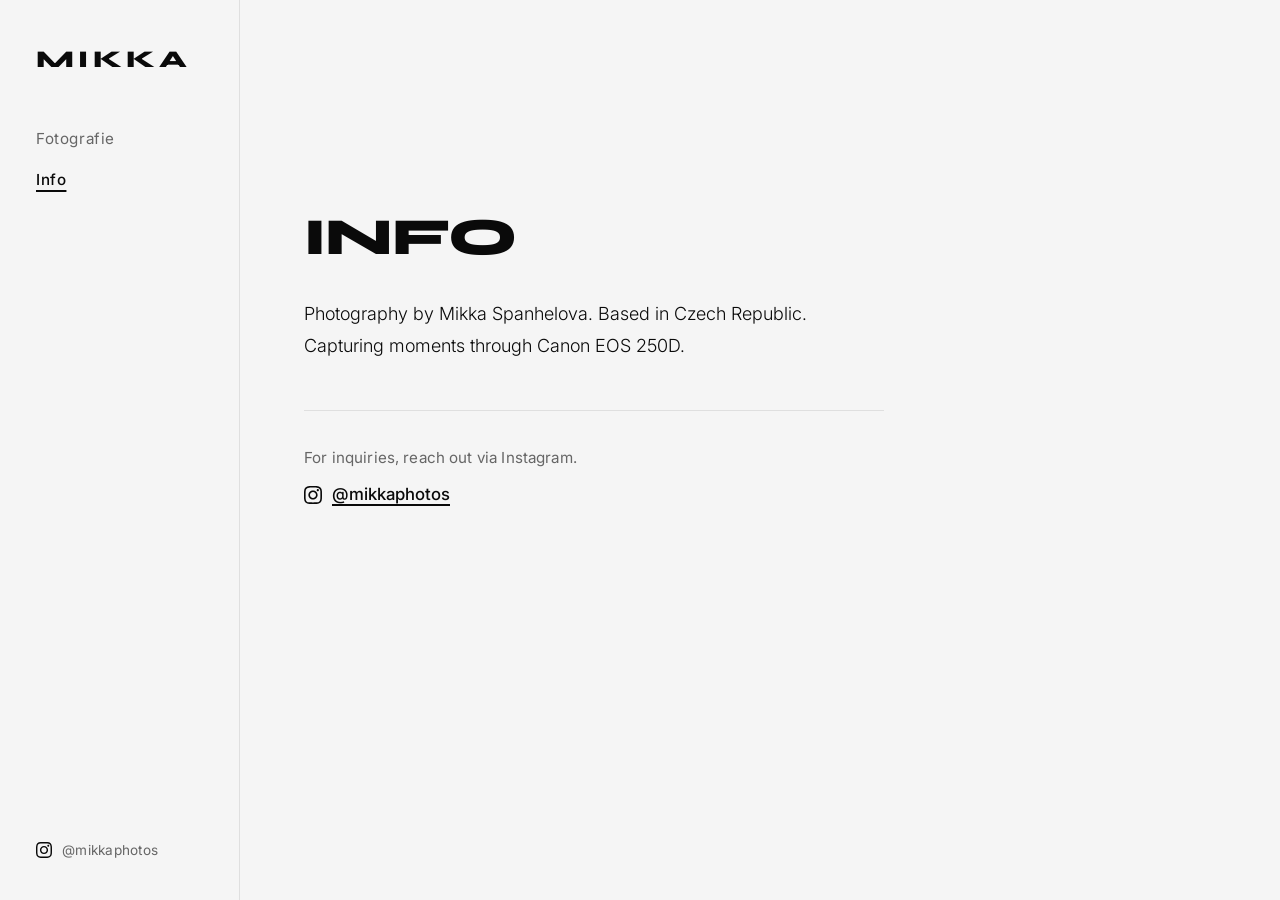
==== info.html @ 30b7735c "Initial commit: MIKKA photography portfolio" ====
<!DOCTYPE html>
<html lang="en">
<head>
  <meta charset="UTF-8">
  <meta name="viewport" content="width=device-width, initial-scale=1.0">
  <title>Info - MIKKA Photography</title>
  <meta name="description" content="Information and inquiries for Mikka Spanhelova Photography.">
  
  <!-- Typography: Inter & Syne -->
  <link rel="preconnect" href="https://fonts.googleapis.com">
  <link rel="preconnect" href="https://fonts.gstatic.com" crossorigin>
  <link href="https://fonts.googleapis.com/css2?family=Inter:wght@300;400;500&family=Syne:wght@700;800&display=swap" rel="stylesheet">
  
  <!-- Stylesheet -->
  <link rel="stylesheet" href="css/style.css">
</head>
<body>

  <!-- Mobile Top Bar -->
  <header class="mobile-header">
    <a href="index.html" class="mobile-brand">MIKKA</a>
    <button class="burger-btn" aria-label="Toggle navigation menu" aria-expanded="false" type="button">
      <span class="burger-line"></span>
      <span class="burger-line"></span>
    </button>
  </header>

  <!-- Mobile Fullscreen Overlay Menu -->
  <div class="mobile-menu-overlay" aria-hidden="true">
    <nav class="mobile-nav">
      <a href="index.html" class="mobile-nav-link">Fotografie</a>
      <a href="info.html" class="mobile-nav-link active">Info</a>
    </nav>
    <div class="mobile-menu-bottom">
      <a href="https://www.instagram.com/mikkaphotos/" target="_blank" rel="noopener noreferrer" class="mobile-instagram">
        <svg xmlns="http://www.w3.org/2000/svg" viewBox="0 0 24 24" width="20" height="20">
          <path d="M12 2.163c3.204 0 3.584.012 4.85.07 3.252.148 4.771 1.691 4.919 4.919.058 1.265.069 1.645.069 4.849 0 3.205-.012 3.584-.069 4.849-.149 3.225-1.664 4.771-4.919 4.919-1.266.058-1.644.07-4.85.07-3.204 0-3.584-.012-4.849-.07-3.26-.149-4.771-1.699-4.919-4.92-.058-1.265-.07-1.644-.07-4.849 0-3.204.013-3.583.07-4.849.149-3.227 1.664-4.771 4.919-4.919 1.266-.057 1.645-.069 4.849-.069zm0-2.163c-3.259 0-3.667.014-4.947.072-4.358.2-6.78 2.618-6.98 6.98-.059 1.281-.073 1.689-.073 4.948 0 3.259.014 3.668.072 4.948.2 4.358 2.618 6.78 6.98 6.98 1.281.058 1.689.072 4.948.072 3.259 0 3.668-.014 4.948-.072 4.354-.2 6.782-2.618 6.979-6.98.059-1.28.073-1.689.073-4.948 0-3.259-.014-3.667-.072-4.947-.196-4.354-2.617-6.78-6.979-6.98-1.281-.059-1.69-.073-4.949-.073zm0 5.838c-3.403 0-6.162 2.759-6.162 6.162s2.759 6.163 6.162 6.163 6.162-2.759 6.162-6.163c0-3.403-2.759-6.162-6.162-6.162zm0 10.162c-2.209 0-4-1.79-4-4 0-2.209 1.791-4 4-4s4 1.791 4 4c0 2.21-1.791 4-4 4zm6.406-11.845c-.796 0-1.441.645-1.441 1.44s.645 1.44 1.441 1.44c.795 0 1.439-.645 1.439-1.44s-.644-1.44-1.439-1.44z"/>
        </svg>
        <span>@mikkaphotos</span>
      </a>
    </div>
  </div>

  <!-- Desktop Fixed Sidebar Navigation -->
  <aside class="sidebar">
    <div class="sidebar-top">
      <a href="index.html" class="brand-link">
        <h1 class="brand-title">MIKKA</h1>
      </a>
      <nav class="sidebar-nav">
        <a href="index.html" class="nav-link">Fotografie</a>
        <a href="info.html" class="nav-link active">Info</a>
      </nav>
    </div>
    <div class="sidebar-bottom">
      <a href="https://www.instagram.com/mikkaphotos/" target="_blank" rel="noopener noreferrer" class="sidebar-instagram">
        <svg xmlns="http://www.w3.org/2000/svg" viewBox="0 0 24 24" width="16" height="16">
          <path d="M12 2.163c3.204 0 3.584.012 4.85.07 3.252.148 4.771 1.691 4.919 4.919.058 1.265.069 1.645.069 4.849 0 3.205-.012 3.584-.069 4.849-.149 3.225-1.664 4.771-4.919 4.919-1.266.058-1.644.07-4.85.07-3.204 0-3.584-.012-4.849-.07-3.26-.149-4.771-1.699-4.919-4.92-.058-1.265-.07-1.644-.07-4.849 0-3.204.013-3.583.07-4.849.149-3.227 1.664-4.771 4.919-4.919 1.266-.057 1.645-.069 4.849-.069zm0-2.163c-3.259 0-3.667.014-4.947.072-4.358.2-6.78 2.618-6.98 6.98-.059 1.281-.073 1.689-.073 4.948 0 3.259.014 3.668.072 4.948.2 4.358 2.618 6.78 6.98 6.98 1.281.058 1.689.072 4.948.072 3.259 0 3.668-.014 4.948-.072 4.354-.2 6.782-2.618 6.979-6.98.059-1.28.073-1.689.073-4.948 0-3.259-.014-3.667-.072-4.947-.196-4.354-2.617-6.78-6.979-6.98-1.281-.059-1.69-.073-4.949-.073zm0 5.838c-3.403 0-6.162 2.759-6.162 6.162s2.759 6.163 6.162 6.163 6.162-2.759 6.162-6.163c0-3.403-2.759-6.162-6.162-6.162zm0 10.162c-2.209 0-4-1.79-4-4 0-2.209 1.791-4 4-4s4 1.791 4 4c0 2.21-1.791 4-4 4zm6.406-11.845c-.796 0-1.441.645-1.441 1.44s.645 1.44 1.441 1.44c.795 0 1.439-.645 1.439-1.44s-.644-1.44-1.439-1.44z"/>
        </svg>
        <span>@mikkaphotos</span>
      </a>
    </div>
  </aside>

  <!-- Main Content: Info Section -->
  <main class="site-main info-main">
    <div class="info-container">
      <h1 class="info-heading">Info</h1>
      <p class="info-text">Photography by Mikka Spanhelova. Based in Czech Republic. Capturing moments through Canon EOS 250D.</p>
      <div class="info-contact">
        <p class="info-contact-label">For inquiries, reach out via Instagram.</p>
        <a href="https://www.instagram.com/mikkaphotos/" target="_blank" rel="noopener noreferrer" class="info-instagram-link">
          <svg xmlns="http://www.w3.org/2000/svg" viewBox="0 0 24 24" width="18" height="18">
            <path d="M12 2.163c3.204 0 3.584.012 4.85.07 3.252.148 4.771 1.691 4.919 4.919.058 1.265.069 1.645.069 4.849 0 3.205-.012 3.584-.069 4.849-.149 3.225-1.664 4.771-4.919 4.919-1.266.058-1.644.07-4.85.07-3.204 0-3.584-.012-4.849-.07-3.26-.149-4.771-1.699-4.919-4.92-.058-1.265-.07-1.644-.07-4.849 0-3.204.013-3.583.07-4.849.149-3.227 1.664-4.771 4.919-4.919 1.266-.057 1.645-.069 4.849-.069zm0-2.163c-3.259 0-3.667.014-4.947.072-4.358.2-6.78 2.618-6.98 6.98-.059 1.281-.073 1.689-.073 4.948 0 3.259.014 3.668.072 4.948.2 4.358 2.618 6.78 6.98 6.98 1.281.058 1.689.072 4.948.072 3.259 0 3.668-.014 4.948-.072 4.354-.2 6.782-2.618 6.979-6.98.059-1.28.073-1.689.073-4.948 0-3.259-.014-3.667-.072-4.947-.196-4.354-2.617-6.78-6.979-6.98-1.281-.059-1.69-.073-4.949-.073zm0 5.838c-3.403 0-6.162 2.759-6.162 6.162s2.759 6.163 6.162 6.163 6.162-2.759 6.162-6.163c0-3.403-2.759-6.162-6.162-6.162zm0 10.162c-2.209 0-4-1.79-4-4 0-2.209 1.791-4 4-4s4 1.791 4 4c0 2.21-1.791 4-4 4zm6.406-11.845c-.796 0-1.441.645-1.441 1.44s.645 1.44 1.441 1.44c.795 0 1.439-.645 1.439-1.44s-.644-1.44-1.439-1.44z"/>
          </svg>
          <span>@mikkaphotos</span>
        </a>
      </div>
    </div>
  </main>

  <!-- Scripts -->
  <script src="js/main.js"></script>
</body>
</html>
---- css/style.css ----
/* ==========================================================================
   MIKKA - Avant-Garde Photography Portfolio
   Styles: Pure CSS3, Modern Grid & Flexbox, No Gradients
   ========================================================================== */

/* --------------------------------------------------------------------------
   Custom Properties (Design Tokens)
   -------------------------------------------------------------------------- */
:root {
  /* Color Palette - Monochromatic, Strict No Gradients */
  --bg-primary: #f5f5f5;
  --bg-sidebar: #f5f5f5;
  --bg-dark: #0a0a0a;
  --bg-surface: #eaeaea;
  --bg-lightbox: rgba(10, 10, 10, 0.95);

  --text-primary: #0a0a0a;
  --text-muted: #666666;
  --text-inverse: #ffffff;
  --text-inverse-muted: rgba(255, 255, 255, 0.6);

  --border-color: #dfdfdf;
  --border-light: rgba(10, 10, 10, 0.08);
  --border-dark: rgba(255, 255, 255, 0.15);

  /* Layout */
  --sidebar-width: 240px;
  --mobile-header-height: 60px;
  --grid-gap: 48px;
  --max-content-width: 1600px;

  /* Typography */
  --font-heading: 'Syne', -apple-system, BlinkMacSystemFont, "Segoe UI", sans-serif;
  --font-body: 'Inter', -apple-system, BlinkMacSystemFont, "Segoe UI", sans-serif;

  /* Transitions */
  --ease-editorial: cubic-bezier(0.16, 1, 0.3, 1);
  --duration-fast: 0.2s;
  --duration-normal: 0.4s;
  --duration-slow: 0.6s;
}

/* --------------------------------------------------------------------------
   Reset & Base Styles
   -------------------------------------------------------------------------- */
*,
*::before,
*::after {
  box-sizing: border-box;
  margin: 0;
  padding: 0;
}

html {
  font-size: 16px;
  scroll-behavior: smooth;
  background-color: var(--bg-primary);
  color: var(--text-primary);
  -webkit-text-size-adjust: 100%;
}

body {
  font-family: var(--font-body);
  font-weight: 400;
  line-height: 1.5;
  background-color: var(--bg-primary);
  color: var(--text-primary);
  min-height: 100vh;
  -webkit-font-smoothing: antialiased;
  -moz-osx-font-smoothing: grayscale;
}

body.lightbox-open,
body.menu-open {
  overflow: hidden;
}

img {
  max-width: 100%;
  display: block;
}

a {
  color: inherit;
  text-decoration: none;
}

button {
  font-family: inherit;
  background: none;
  border: none;
  cursor: pointer;
  color: inherit;
}

/* --------------------------------------------------------------------------
   Desktop Sidebar Navigation (inspired by manurosaleny.es)
   -------------------------------------------------------------------------- */
.sidebar {
  position: fixed;
  top: 0;
  left: 0;
  width: var(--sidebar-width);
  height: 100vh;
  background-color: var(--bg-sidebar);
  border-right: 1px solid var(--border-color);
  padding: 48px 36px 40px 36px;
  display: flex;
  flex-direction: column;
  justify-content: space-between;
  z-index: 100;
}

.sidebar-top {
  display: flex;
  flex-direction: column;
}

.brand-link {
  display: block;
  margin-bottom: 56px;
}

.brand-title {
  font-family: var(--font-heading);
  font-weight: 800;
  font-size: 1.5rem;
  letter-spacing: 0.18em;
  text-transform: uppercase;
  color: var(--text-primary);
  line-height: 1;
}

.sidebar-nav {
  display: flex;
  flex-direction: column;
  gap: 18px;
}

.nav-link {
  font-family: var(--font-body);
  font-size: 0.95rem;
  font-weight: 400;
  letter-spacing: 0.04em;
  color: var(--text-muted);
  text-decoration: none;
  width: fit-content;
  transition: color var(--duration-fast) ease;
}

.nav-link:hover {
  color: var(--text-primary);
}

.nav-link.active {
  color: var(--text-primary);
  font-weight: 500;
  text-decoration: underline;
  text-underline-offset: 5px;
  text-decoration-thickness: 1.5px;
}

.sidebar-bottom {
  display: flex;
  flex-direction: column;
}

.sidebar-instagram {
  display: inline-flex;
  align-items: center;
  gap: 10px;
  font-family: var(--font-body);
  font-size: 0.85rem;
  letter-spacing: 0.02em;
  color: var(--text-muted);
  transition: color var(--duration-fast) ease;
  width: fit-content;
}

.sidebar-instagram svg {
  width: 16px;
  height: 16px;
  fill: var(--text-primary);
  flex-shrink: 0;
  transition: transform var(--duration-fast) ease;
}

.sidebar-instagram:hover {
  color: var(--text-primary);
}

.sidebar-instagram:hover svg {
  transform: scale(1.1);
}

/* --------------------------------------------------------------------------
   Mobile Navigation Header & Fullscreen Overlay
   -------------------------------------------------------------------------- */
.mobile-header {
  display: none;
}

.mobile-menu-overlay {
  display: none;
}

/* --------------------------------------------------------------------------
   Main Content Layout
   -------------------------------------------------------------------------- */
.site-main {
  margin-left: var(--sidebar-width);
  min-height: 100vh;
  padding: 64px 64px 120px 64px;
  max-width: var(--max-content-width);
}

/* --------------------------------------------------------------------------
   Photo Grid (inspired by ahmoo.se)
   -------------------------------------------------------------------------- */
.gallery-grid {
  display: grid;
  grid-template-columns: repeat(12, 1fr);
  gap: var(--grid-gap);
  align-items: center;
}

/* Gallery Item Container */
.gallery-item {
  position: relative;
  overflow: hidden;
  cursor: pointer;
  background-color: var(--bg-surface);
  margin: 0;
}

/* Natural Aspect Ratio Classes */
.gallery-item.landscape {
  aspect-ratio: 3 / 2;
}

.gallery-item.portrait {
  aspect-ratio: 2 / 3;
}

/* Grid Column Spans - Rhythmic Asymmetric Layout */
.gallery-item.col-12 {
  grid-column: span 12;
}

/* Spotlight Portrait centered with generous editorial margins */
.gallery-item.col-12.portrait {
  grid-column: 3 / span 8;
  max-width: 680px;
  width: 100%;
  margin: 0 auto;
}

.gallery-item.col-6 {
  grid-column: span 6;
}

.gallery-item.col-4 {
  grid-column: span 4;
}

/* Gallery Image Presentation */
.gallery-item img {
  width: 100%;
  height: 100%;
  object-fit: cover;
  display: block;
  transition: transform var(--duration-slow) var(--ease-editorial), opacity var(--duration-normal) ease;
  opacity: 0;
}

.gallery-item img.is-loaded {
  opacity: 1;
}

.gallery-item:hover img {
  transform: scale(1.02);
}

/* --------------------------------------------------------------------------
   Info Page Layout
   -------------------------------------------------------------------------- */
.info-main {
  display: flex;
  align-items: center;
  min-height: calc(100vh - 128px);
}

.info-container {
  max-width: 580px;
  padding: 40px 0;
}

.info-heading {
  font-family: var(--font-heading);
  font-weight: 800;
  font-size: 3.25rem;
  letter-spacing: -0.02em;
  line-height: 1.1;
  text-transform: uppercase;
  margin-bottom: 32px;
  color: var(--text-primary);
}

.info-text {
  font-family: var(--font-body);
  font-size: 1.125rem;
  font-weight: 300;
  line-height: 1.8;
  color: var(--text-primary);
  margin-bottom: 48px;
}

.info-contact {
  padding-top: 36px;
  border-top: 1px solid var(--border-color);
  display: flex;
  flex-direction: column;
  gap: 12px;
}

.info-contact-label {
  font-size: 0.95rem;
  color: var(--text-muted);
  letter-spacing: 0.01em;
}

.info-instagram-link {
  display: inline-flex;
  align-items: center;
  gap: 10px;
  font-family: var(--font-body);
  font-size: 1.05rem;
  font-weight: 500;
  color: var(--text-primary);
  text-decoration: underline;
  text-underline-offset: 4px;
  text-decoration-thickness: 1.5px;
  width: fit-content;
  transition: opacity var(--duration-fast) ease;
}

.info-instagram-link svg {
  width: 18px;
  height: 18px;
  fill: var(--text-primary);
  flex-shrink: 0;
}

.info-instagram-link:hover {
  opacity: 0.7;
}

/* --------------------------------------------------------------------------
   Fullscreen Lightbox Overlay
   -------------------------------------------------------------------------- */
.lightbox {
  position: fixed;
  inset: 0;
  width: 100%;
  height: 100%;
  background-color: var(--bg-lightbox);
  z-index: 9999;
  display: flex;
  align-items: center;
  justify-content: center;
  opacity: 0;
  visibility: hidden;
  transition: opacity var(--duration-normal) var(--ease-editorial), visibility var(--duration-normal) var(--ease-editorial);
}

.lightbox.is-open {
  opacity: 1;
  visibility: visible;
}

.lightbox-backdrop {
  position: absolute;
  inset: 0;
  width: 100%;
  height: 100%;
  cursor: pointer;
}

.lightbox-content {
  position: relative;
  z-index: 10000;
  display: flex;
  flex-direction: column;
  align-items: center;
  justify-content: center;
  max-width: 92vw;
  max-height: 90vh;
  pointer-events: auto;
}

.lightbox-img {
  max-width: 90vw;
  max-height: 84vh;
  width: auto;
  height: auto;
  object-fit: contain;
  display: block;
  user-select: none;
  transition: opacity var(--duration-fast) ease;
}

.lightbox-counter {
  margin-top: 16px;
  font-family: var(--font-heading);
  font-weight: 700;
  font-size: 0.8rem;
  letter-spacing: 0.18em;
  color: var(--text-inverse-muted);
  text-transform: uppercase;
}

/* Lightbox Navigation & Close Buttons */
.lightbox-close {
  position: absolute;
  top: 24px;
  right: 28px;
  width: 48px;
  height: 48px;
  background: transparent;
  border: none;
  cursor: pointer;
  display: flex;
  align-items: center;
  justify-content: center;
  z-index: 10001;
  padding: 0;
  opacity: 0.75;
  transition: opacity var(--duration-fast) ease, transform var(--duration-fast) ease;
}

.lightbox-close:hover {
  opacity: 1;
  transform: scale(1.1);
}

.lightbox-nav {
  position: absolute;
  top: 50%;
  transform: translateY(-50%);
  width: 56px;
  height: 72px;
  background: transparent;
  border: none;
  cursor: pointer;
  display: flex;
  align-items: center;
  justify-content: center;
  z-index: 10001;
  padding: 0;
  opacity: 0.75;
  transition: opacity var(--duration-fast) ease, transform var(--duration-fast) ease;
}

.lightbox-prev {
  left: 20px;
}

.lightbox-next {
  right: 20px;
}

.lightbox-nav:hover {
  opacity: 1;
  transform: translateY(-50%) scale(1.12);
}

/* --------------------------------------------------------------------------
   Responsive Breakpoints
   -------------------------------------------------------------------------- */
/* Tablet (max-width: 1024px) */
@media (max-width: 1024px) {
  :root {
    --grid-gap: 36px;
  }

  .site-main {
    padding: 48px 40px 96px 40px;
  }

  .gallery-item.col-4 {
    grid-column: span 6;
  }

  .gallery-item.col-12.portrait {
    grid-column: 2 / span 10;
  }
}

/* Mobile (max-width: 768px) */
@media (max-width: 768px) {
  :root {
    --grid-gap: 24px;
  }

  /* Hide Desktop Sidebar */
  .sidebar {
    display: none;
  }

  /* Show Mobile Header */
  .mobile-header {
    display: flex;
    position: fixed;
    top: 0;
    left: 0;
    width: 100%;
    height: var(--mobile-header-height);
    background-color: var(--bg-sidebar);
    border-bottom: 1px solid var(--border-color);
    padding: 0 20px;
    align-items: center;
    justify-content: space-between;
    z-index: 200;
  }

  .mobile-brand {
    font-family: var(--font-heading);
    font-size: 1.25rem;
    font-weight: 800;
    letter-spacing: 0.18em;
    text-transform: uppercase;
    color: var(--text-primary);
  }

  /* Burger Menu Button (2 thin lines) */
  .burger-btn {
    width: 36px;
    height: 36px;
    background: transparent;
    border: none;
    cursor: pointer;
    display: flex;
    flex-direction: column;
    justify-content: center;
    align-items: flex-end;
    gap: 7px;
    padding: 0;
    z-index: 300;
  }

  .burger-line {
    width: 24px;
    height: 1.5px;
    background-color: var(--text-primary);
    display: block;
    transition: transform var(--duration-normal) var(--ease-editorial), width var(--duration-normal) var(--ease-editorial);
    transform-origin: center;
  }

  .burger-btn.is-active .burger-line:first-child {
    transform: translateY(4.25px) rotate(45deg);
    width: 22px;
  }

  .burger-btn.is-active .burger-line:last-child {
    transform: translateY(-4.25px) rotate(-45deg);
    width: 22px;
  }

  /* Mobile Fullscreen Overlay Menu */
  .mobile-menu-overlay {
    display: flex;
    position: fixed;
    top: 0;
    left: 0;
    width: 100%;
    height: 100vh;
    background-color: var(--bg-primary);
    z-index: 250;
    flex-direction: column;
    justify-content: space-between;
    padding: 100px 28px 48px 28px;
    opacity: 0;
    visibility: hidden;
    transition: opacity var(--duration-normal) var(--ease-editorial), visibility var(--duration-normal) var(--ease-editorial);
  }

  .mobile-menu-overlay.is-open {
    opacity: 1;
    visibility: visible;
  }

  .mobile-nav {
    display: flex;
    flex-direction: column;
    gap: 24px;
  }

  .mobile-nav-link {
    font-family: var(--font-heading);
    font-size: 2.25rem;
    font-weight: 700;
    letter-spacing: 0.05em;
    text-transform: uppercase;
    color: var(--text-primary);
    text-decoration: none;
    transition: opacity var(--duration-fast) ease;
  }

  .mobile-nav-link.active {
    text-decoration: underline;
    text-underline-offset: 8px;
    text-decoration-thickness: 2px;
  }

  .mobile-menu-bottom {
    display: flex;
    align-items: center;
    border-top: 1px solid var(--border-color);
    padding-top: 24px;
  }

  .mobile-instagram {
    display: inline-flex;
    align-items: center;
    gap: 10px;
    font-family: var(--font-body);
    font-size: 0.95rem;
    color: var(--text-primary);
  }

  .mobile-instagram svg {
    width: 18px;
    height: 18px;
    fill: var(--text-primary);
  }

  /* Main Content on Mobile */
  .site-main {
    margin-left: 0;
    padding: calc(var(--mobile-header-height) + 28px) 16px 64px 16px;
  }

  /* Grid on Mobile: Clean Full Width Stacking */
  .gallery-grid {
    grid-template-columns: 1fr;
    gap: 20px;
  }

  .gallery-item.col-12,
  .gallery-item.col-12.portrait,
  .gallery-item.col-6,
  .gallery-item.col-4 {
    grid-column: 1 / -1;
    max-width: 100%;
    margin: 0;
  }

  /* Info page on mobile */
  .info-main {
    min-height: auto;
    padding-top: 24px;
  }

  .info-container {
    max-width: 100%;
    padding: 0;
  }

  .info-heading {
    font-size: 2.5rem;
    margin-bottom: 24px;
  }

  .info-text {
    font-size: 1.05rem;
    margin-bottom: 36px;
  }

  /* Lightbox on Mobile */
  .lightbox-nav {
    width: 44px;
    height: 60px;
  }

  .lightbox-prev {
    left: 8px;
  }

  .lightbox-next {
    right: 8px;
  }

  .lightbox-close {
    top: 16px;
    right: 16px;
  }

  .lightbox-img {
    max-width: 94vw;
    max-height: 76vh;
  }
}
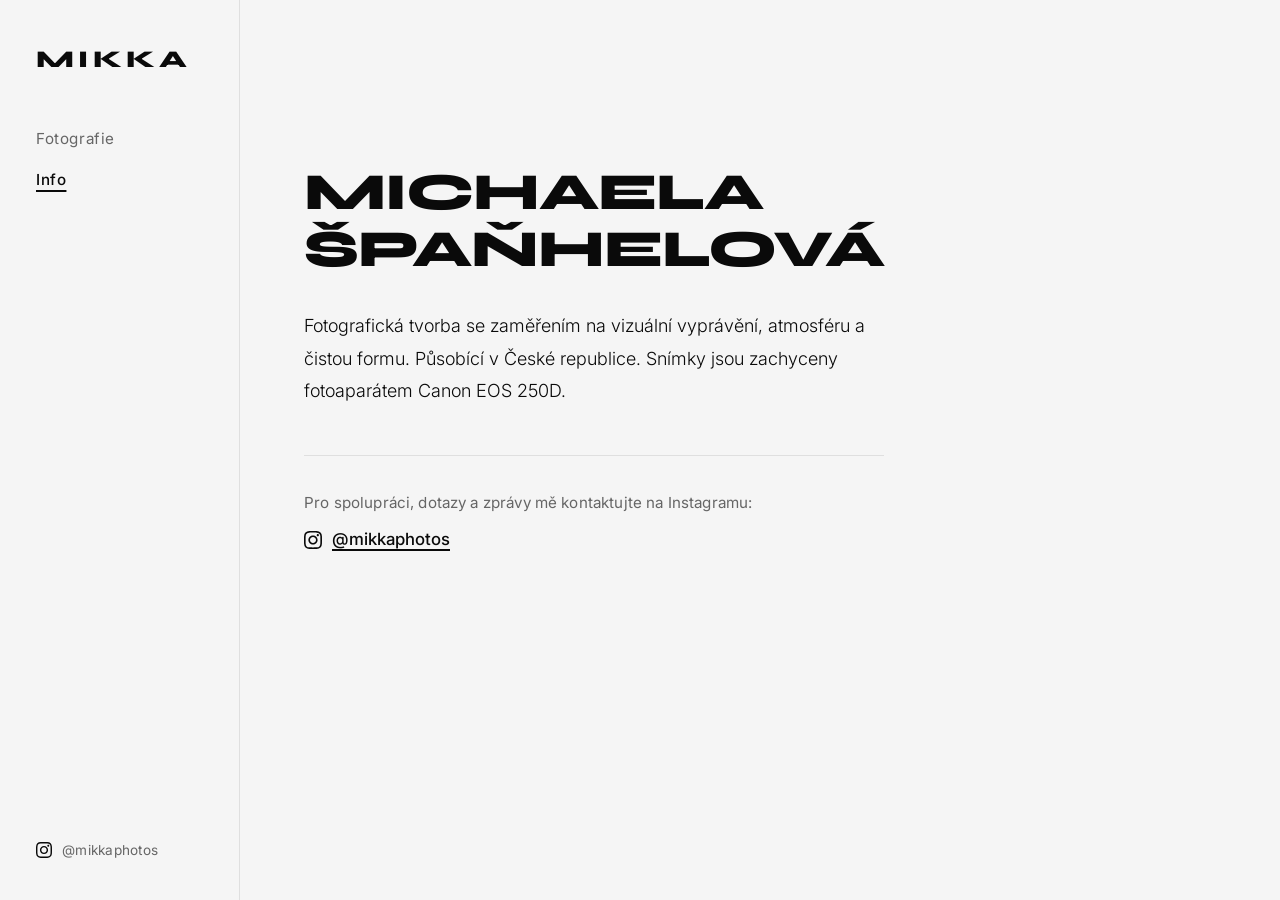
==== commit 5bb8195c: "Aktualizace textů do češtiny a nastavení jména Michaela Špaňhelová" ====
--- a/info.html
+++ b/info.html
@@ -1,10 +1,10 @@
 <!DOCTYPE html>
-<html lang="en">
+<html lang="cs">
 <head>
   <meta charset="UTF-8">
   <meta name="viewport" content="width=device-width, initial-scale=1.0">
-  <title>Info - MIKKA Photography</title>
-  <meta name="description" content="Information and inquiries for Mikka Spanhelova Photography.">
+  <title>Info – Michaela Špaňhelová</title>
+  <meta name="description" content="Informace a kontakt – Michaela Špaňhelová, fotografické portfolio.">
   
   <!-- Typography: Inter & Syne -->
   <link rel="preconnect" href="https://fonts.googleapis.com">
@@ -19,7 +19,7 @@
   <!-- Mobile Top Bar -->
   <header class="mobile-header">
     <a href="index.html" class="mobile-brand">MIKKA</a>
-    <button class="burger-btn" aria-label="Toggle navigation menu" aria-expanded="false" type="button">
+    <button class="burger-btn" aria-label="Otevřít navigační menu" aria-expanded="false" type="button">
       <span class="burger-line"></span>
       <span class="burger-line"></span>
     </button>
@@ -65,10 +65,10 @@
   <!-- Main Content: Info Section -->
   <main class="site-main info-main">
     <div class="info-container">
-      <h1 class="info-heading">Info</h1>
-      <p class="info-text">Photography by Mikka Spanhelova. Based in Czech Republic. Capturing moments through Canon EOS 250D.</p>
+      <h1 class="info-heading">Michaela Špaňhelová</h1>
+      <p class="info-text">Fotografická tvorba se zaměřením na vizuální vyprávění, atmosféru a čistou formu. Působící v České republice. Snímky jsou zachyceny fotoaparátem Canon EOS 250D.</p>
       <div class="info-contact">
-        <p class="info-contact-label">For inquiries, reach out via Instagram.</p>
+        <p class="info-contact-label">Pro spolupráci, dotazy a zprávy mě kontaktujte na Instagramu:</p>
         <a href="https://www.instagram.com/mikkaphotos/" target="_blank" rel="noopener noreferrer" class="info-instagram-link">
           <svg xmlns="http://www.w3.org/2000/svg" viewBox="0 0 24 24" width="18" height="18">
             <path d="M12 2.163c3.204 0 3.584.012 4.85.07 3.252.148 4.771 1.691 4.919 4.919.058 1.265.069 1.645.069 4.849 0 3.205-.012 3.584-.069 4.849-.149 3.225-1.664 4.771-4.919 4.919-1.266.058-1.644.07-4.85.07-3.204 0-3.584-.012-4.849-.07-3.26-.149-4.771-1.699-4.919-4.92-.058-1.265-.07-1.644-.07-4.849 0-3.204.013-3.583.07-4.849.149-3.227 1.664-4.771 4.919-4.919 1.266-.057 1.645-.069 4.849-.069zm0-2.163c-3.259 0-3.667.014-4.947.072-4.358.2-6.78 2.618-6.98 6.98-.059 1.281-.073 1.689-.073 4.948 0 3.259.014 3.668.072 4.948.2 4.358 2.618 6.78 6.98 6.98 1.281.058 1.689.072 4.948.072 3.259 0 3.668-.014 4.948-.072 4.354-.2 6.782-2.618 6.979-6.98.059-1.28.073-1.689.073-4.948 0-3.259-.014-3.667-.072-4.947-.196-4.354-2.617-6.78-6.979-6.98-1.281-.059-1.69-.073-4.949-.073zm0 5.838c-3.403 0-6.162 2.759-6.162 6.162s2.759 6.163 6.162 6.163 6.162-2.759 6.162-6.163c0-3.403-2.759-6.162-6.162-6.162zm0 10.162c-2.209 0-4-1.79-4-4 0-2.209 1.791-4 4-4s4 1.791 4 4c0 2.21-1.791 4-4 4zm6.406-11.845c-.796 0-1.441.645-1.441 1.44s.645 1.44 1.441 1.44c.795 0 1.439-.645 1.439-1.44s-.644-1.44-1.439-1.44z"/>
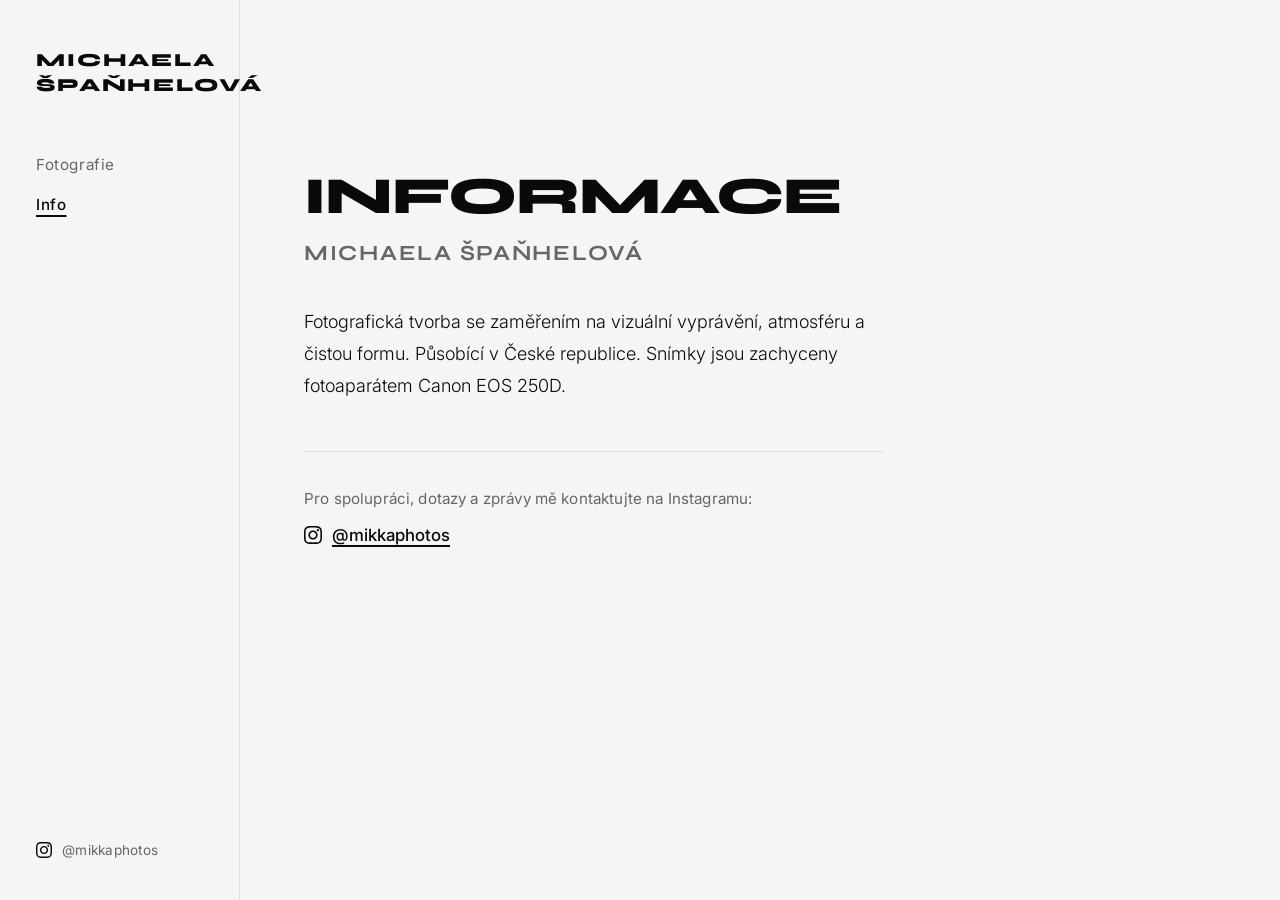
==== commit 7defecd7: "Lokální úprava: jméno Michaela Špaňhelová, přímé načítání fotografií a české texty" ====
--- a/info.html
+++ b/info.html
@@ -18,7 +18,7 @@
 
   <!-- Mobile Top Bar -->
   <header class="mobile-header">
-    <a href="index.html" class="mobile-brand">MIKKA</a>
+    <a href="index.html" class="mobile-brand">Michaela Špaňhelová</a>
     <button class="burger-btn" aria-label="Otevřít navigační menu" aria-expanded="false" type="button">
       <span class="burger-line"></span>
       <span class="burger-line"></span>
@@ -45,7 +45,7 @@
   <aside class="sidebar">
     <div class="sidebar-top">
       <a href="index.html" class="brand-link">
-        <h1 class="brand-title">MIKKA</h1>
+        <h1 class="brand-title">Michaela<br>Špaňhelová</h1>
       </a>
       <nav class="sidebar-nav">
         <a href="index.html" class="nav-link">Fotografie</a>
@@ -65,7 +65,8 @@
   <!-- Main Content: Info Section -->
   <main class="site-main info-main">
     <div class="info-container">
-      <h1 class="info-heading">Michaela Špaňhelová</h1>
+      <h1 class="info-heading">Informace</h1>
+      <h2 class="info-author">Michaela Špaňhelová</h2>
       <p class="info-text">Fotografická tvorba se zaměřením na vizuální vyprávění, atmosféru a čistou formu. Působící v České republice. Snímky jsou zachyceny fotoaparátem Canon EOS 250D.</p>
       <div class="info-contact">
         <p class="info-contact-label">Pro spolupráci, dotazy a zprávy mě kontaktujte na Instagramu:</p>
--- a/css/style.css
+++ b/css/style.css
@@ -124,11 +124,11 @@
 .brand-title {
   font-family: var(--font-heading);
   font-weight: 800;
-  font-size: 1.5rem;
-  letter-spacing: 0.18em;
+  font-size: 1.15rem;
+  letter-spacing: 0.1em;
   text-transform: uppercase;
   color: var(--text-primary);
-  line-height: 1;
+  line-height: 1.35;
 }
 
 .sidebar-nav {
@@ -270,7 +270,7 @@
   object-fit: cover;
   display: block;
   transition: transform var(--duration-slow) var(--ease-editorial), opacity var(--duration-normal) ease;
-  opacity: 0;
+  opacity: 1;
 }
 
 .gallery-item img.is-loaded {
@@ -302,8 +302,18 @@
   letter-spacing: -0.02em;
   line-height: 1.1;
   text-transform: uppercase;
-  margin-bottom: 32px;
-  color: var(--text-primary);
+  margin-bottom: 12px;
+  color: var(--text-primary);
+}
+
+.info-author {
+  font-family: var(--font-heading);
+  font-weight: 700;
+  font-size: 1.35rem;
+  letter-spacing: 0.08em;
+  text-transform: uppercase;
+  color: var(--text-muted);
+  margin-bottom: 36px;
 }
 
 .info-text {
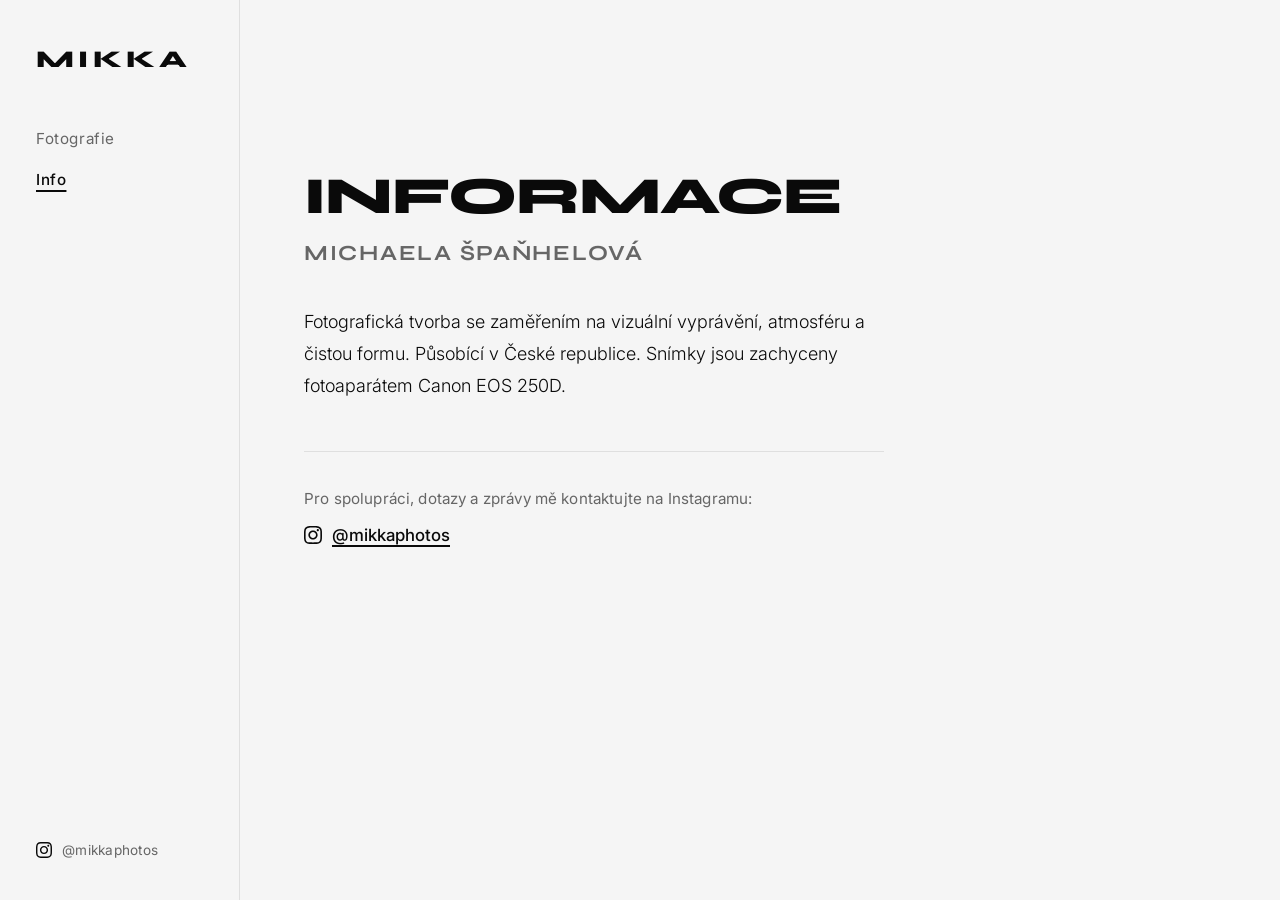
==== commit b5758e3b: "Navrácení loga v rohu na Mikka" ====
--- a/info.html
+++ b/info.html
@@ -18,7 +18,7 @@
 
   <!-- Mobile Top Bar -->
   <header class="mobile-header">
-    <a href="index.html" class="mobile-brand">Michaela Špaňhelová</a>
+    <a href="index.html" class="mobile-brand">Mikka</a>
     <button class="burger-btn" aria-label="Otevřít navigační menu" aria-expanded="false" type="button">
       <span class="burger-line"></span>
       <span class="burger-line"></span>
@@ -45,7 +45,7 @@
   <aside class="sidebar">
     <div class="sidebar-top">
       <a href="index.html" class="brand-link">
-        <h1 class="brand-title">Michaela<br>Špaňhelová</h1>
+        <h1 class="brand-title">Mikka</h1>
       </a>
       <nav class="sidebar-nav">
         <a href="index.html" class="nav-link">Fotografie</a>
--- a/css/style.css
+++ b/css/style.css
@@ -124,11 +124,11 @@
 .brand-title {
   font-family: var(--font-heading);
   font-weight: 800;
-  font-size: 1.15rem;
-  letter-spacing: 0.1em;
+  font-size: 1.5rem;
+  letter-spacing: 0.18em;
   text-transform: uppercase;
   color: var(--text-primary);
-  line-height: 1.35;
+  line-height: 1;
 }
 
 .sidebar-nav {
